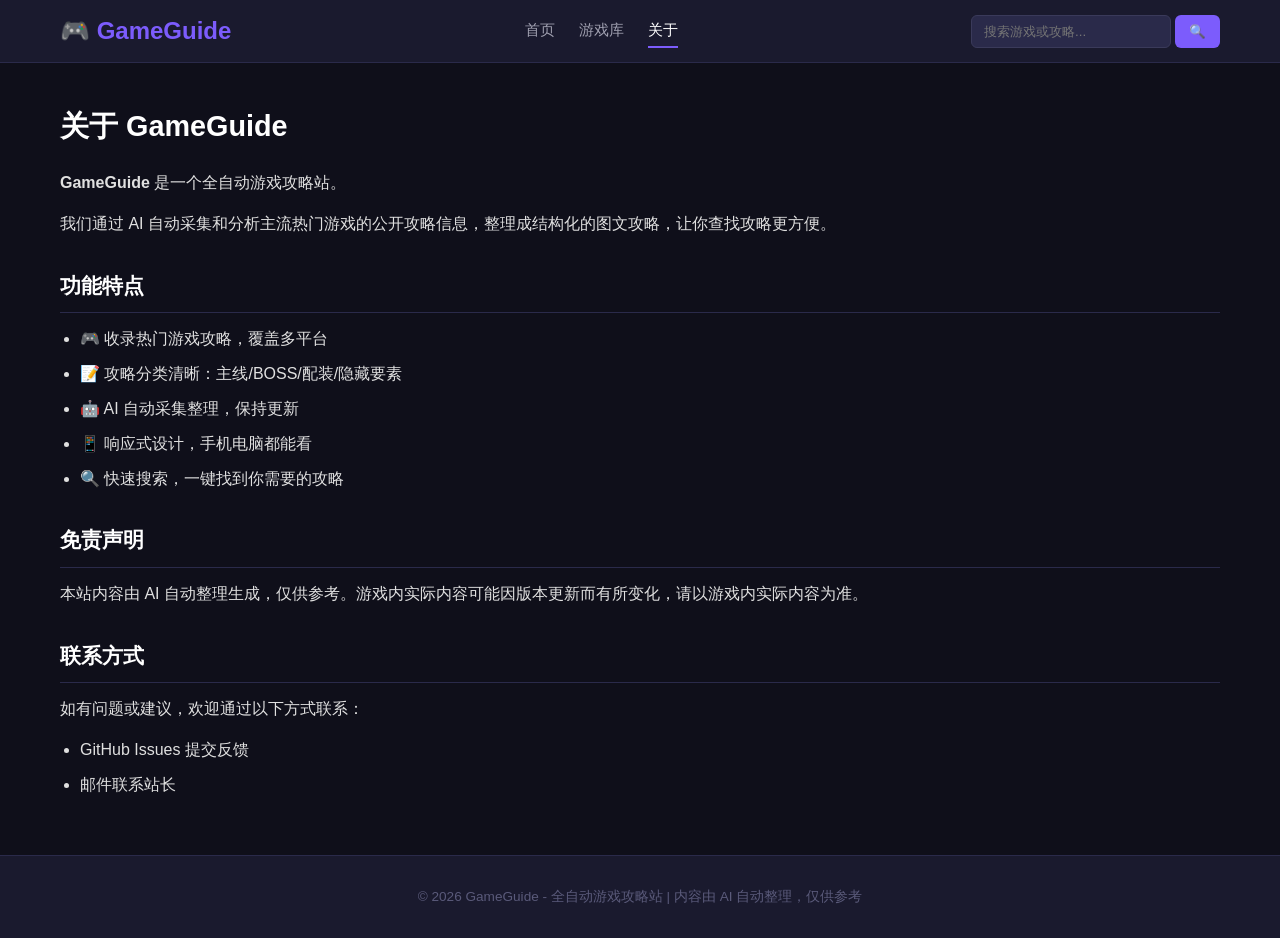
==== about.html @ f9857c29 "🎮 初始化 GameGuide 全自动攻略站 Demo" ====
<!DOCTYPE html>
<html lang="zh-CN">
<head>
  <meta charset="UTF-8">
  <meta name="viewport" content="width=device-width, initial-scale=1.0">
  <title>关于 - GameGuide</title>
  <link rel="stylesheet" href="css/style.css">
</head>
<body>
  <header class="header">
    <div class="container">
      <a href="/" class="logo">🎮 GameGuide</a>
      <nav class="nav">
        <a href="index.html">首页</a>
        <a href="games.html">游戏库</a>
        <a href="about.html" class="active">关于</a>
      </nav>
      <div class="search-box">
        <input type="text" id="searchInput" placeholder="搜索游戏或攻略..." onkeydown="if(event.key==='Enter') searchGame()">
        <button onclick="searchGame()">🔍</button>
      </div>
    </div>
  </header>

  <div class="guide-detail">
    <div class="container">
      <h1 style="color:#fff;font-size:1.8rem;margin-bottom:20px;">关于 GameGuide</h1>
      <div class="content">
        <p><strong>GameGuide</strong> 是一个全自动游戏攻略站。</p>
        <p>我们通过 AI 自动采集和分析主流热门游戏的公开攻略信息，整理成结构化的图文攻略，让你查找攻略更方便。</p>
        
        <h2>功能特点</h2>
        <ul>
          <li>🎮 收录热门游戏攻略，覆盖多平台</li>
          <li>📝 攻略分类清晰：主线/BOSS/配装/隐藏要素</li>
          <li>🤖 AI 自动采集整理，保持更新</li>
          <li>📱 响应式设计，手机电脑都能看</li>
          <li>🔍 快速搜索，一键找到你需要的攻略</li>
        </ul>

        <h2>免责声明</h2>
        <p>本站内容由 AI 自动整理生成，仅供参考。游戏内实际内容可能因版本更新而有所变化，请以游戏内实际内容为准。</p>
        
        <h2>联系方式</h2>
        <p>如有问题或建议，欢迎通过以下方式联系：</p>
        <ul>
          <li>GitHub Issues 提交反馈</li>
          <li>邮件联系站长</li>
        </ul>
      </div>
    </div>
  </div>

  <footer class="footer">
    <div class="container">
      <p>© 2026 GameGuide - 全自动游戏攻略站 | 内容由 AI 自动整理，仅供参考</p>
    </div>
  </footer>

  <script src="js/data.js"></script>
  <script src="js/app.js"></script>
</body>
</html>
---- css/style.css ----
/* ===== 基础重置 ===== */
* { margin: 0; padding: 0; box-sizing: border-box; }
body { font-family: -apple-system, BlinkMacSystemFont, 'Segoe UI', Roboto, sans-serif; background: #0f0f1a; color: #e0e0e0; line-height: 1.6; }
a { color: #7c5cfc; text-decoration: none; }
a:hover { color: #9b7fff; }
.container { max-width: 1200px; margin: 0 auto; padding: 0 20px; }
img { max-width: 100%; height: auto; }

/* ===== 头部导航 ===== */
.header { background: #1a1a2e; border-bottom: 1px solid #2a2a4a; position: sticky; top: 0; z-index: 100; }
.header .container { display: flex; align-items: center; justify-content: space-between; padding: 12px 20px; }
.logo { font-size: 1.5rem; font-weight: 700; color: #7c5cfc !important; }
.nav { display: flex; gap: 24px; }
.nav a { color: #a0a0b0; font-size: 0.95rem; padding: 4px 0; border-bottom: 2px solid transparent; transition: 0.2s; }
.nav a:hover, .nav a.active { color: #fff; border-bottom-color: #7c5cfc; }
.search-box { display: flex; gap: 4px; }
.search-box input { background: #2a2a4a; border: 1px solid #3a3a5a; border-radius: 6px; padding: 8px 12px; color: #fff; width: 200px; outline: none; }
.search-box input:focus { border-color: #7c5cfc; }
.search-box button { background: #7c5cfc; border: none; border-radius: 6px; padding: 8px 14px; color: #fff; cursor: pointer; }

/* ===== Hero ===== */
.hero { background: linear-gradient(135deg, #1a1a2e 0%, #2a1a4e 50%, #1a2a3e 100%); padding: 60px 0; text-align: center; }
.hero h1 { font-size: 2.2rem; margin-bottom: 12px; background: linear-gradient(135deg, #7c5cfc, #00d4ff); -webkit-background-clip: text; -webkit-text-fill-color: transparent; }
.hero p { color: #8a8aaa; font-size: 1.1rem; }

/* ===== Section ===== */
.section { padding: 40px 0; }
.bg-alt { background: #14142a; }
.section-header { display: flex; justify-content: space-between; align-items: center; margin-bottom: 24px; }
.section-header h2 { font-size: 1.4rem; color: #fff; }
.more { color: #7c5cfc; font-size: 0.9rem; }

/* ===== 游戏卡片网格 ===== */
.game-grid { display: grid; grid-template-columns: repeat(auto-fill, minmax(260px, 1fr)); gap: 20px; }
.game-card { background: #1e1e36; border-radius: 12px; overflow: hidden; transition: transform 0.2s, box-shadow 0.2s; cursor: pointer; border: 1px solid #2a2a4a; }
.game-card:hover { transform: translateY(-4px); box-shadow: 0 8px 30px rgba(124, 92, 252, 0.15); }
.game-card .card-img { height: 140px; background-size: cover; background-position: center; position: relative; }
.game-card .card-badge { position: absolute; top: 10px; right: 10px; background: rgba(0,0,0,0.7); padding: 4px 10px; border-radius: 4px; font-size: 0.75rem; color: #00d4ff; }
.game-card .card-body { padding: 16px; }
.game-card .card-body h3 { font-size: 1.05rem; margin-bottom: 6px; color: #fff; }
.game-card .card-body .meta { font-size: 0.82rem; color: #7a7a9a; margin-bottom: 8px; }
.game-card .card-body .tags { display: flex; gap: 6px; flex-wrap: wrap; }
.game-card .card-body .tags span { background: #2a2a4a; padding: 2px 8px; border-radius: 4px; font-size: 0.75rem; color: #a0a0c0; }

/* ===== 攻略列表 ===== */
.guide-list { display: flex; flex-direction: column; gap: 12px; }
.guide-item { display: flex; gap: 16px; background: #1e1e36; border-radius: 10px; padding: 16px; border: 1px solid #2a2a4a; transition: 0.2s; cursor: pointer; }
.guide-item:hover { border-color: #7c5cfc; }
.guide-item .guide-icon { width: 48px; height: 48px; border-radius: 8px; display: flex; align-items: center; justify-content: center; font-size: 1.4rem; flex-shrink: 0; }
.guide-item .guide-info { flex: 1; }
.guide-item .guide-info h3 { font-size: 1rem; color: #fff; margin-bottom: 4px; }
.guide-item .guide-info p { font-size: 0.85rem; color: #7a7a9a; }
.guide-item .guide-info .guide-meta { display: flex; gap: 12px; margin-top: 6px; font-size: 0.78rem; color: #5a5a7a; }

/* ===== 即将发售 ===== */
.upcoming-grid { display: grid; grid-template-columns: repeat(auto-fill, minmax(220px, 1fr)); gap: 16px; }
.upcoming-card { background: #1e1e36; border-radius: 10px; padding: 20px; text-align: center; border: 1px solid #2a2a4a; }
.upcoming-card .date { display: inline-block; background: #7c5cfc20; color: #7c5cfc; padding: 4px 12px; border-radius: 20px; font-size: 0.82rem; margin-bottom: 10px; }
.upcoming-card h3 { font-size: 1rem; color: #fff; margin-bottom: 4px; }
.upcoming-card p { font-size: 0.85rem; color: #7a7a9a; }

/* ===== 详情页 ===== */
.guide-detail { padding: 40px 0; }
.guide-detail .back { display: inline-block; margin-bottom: 20px; color: #7a7a9a; }
.guide-detail .back:hover { color: #7c5cfc; }
.guide-detail h1 { font-size: 2rem; color: #fff; margin-bottom: 16px; }
.guide-detail .detail-meta { display: flex; gap: 16px; margin-bottom: 24px; color: #7a7a9a; font-size: 0.9rem; }
.guide-detail .content { font-size: 1rem; line-height: 1.8; }
.guide-detail .content h2 { font-size: 1.3rem; color: #fff; margin: 28px 0 12px; padding-bottom: 8px; border-bottom: 1px solid #2a2a4a; }
.guide-detail .content h3 { font-size: 1.1rem; color: #d0d0f0; margin: 20px 0 10px; }
.guide-detail .content p { margin-bottom: 12px; }
.guide-detail .content ul, .guide-detail .content ol { margin: 8px 0 16px 20px; }
.guide-detail .content li { margin-bottom: 6px; }
.guide-detail .content .tip { background: #1e2a3e; border-left: 3px solid #00d4ff; padding: 12px 16px; border-radius: 0 8px 8px 0; margin: 16px 0; }
.guide-detail .content .tip strong { color: #00d4ff; }
.guide-detail .content .warning { background: #2e1a1a; border-left: 3px solid #ff4444; padding: 12px 16px; border-radius: 0 8px 8px 0; margin: 16px 0; }
.guide-detail .content .warning strong { color: #ff4444; }

/* ===== 游戏详情页 ===== */
.game-detail { padding: 40px 0; }
.game-detail .game-header { display: flex; gap: 30px; margin-bottom: 30px; }
.game-detail .game-header .info { flex: 1; }
.game-detail .game-header .info h1 { font-size: 2rem; color: #fff; margin-bottom: 8px; }
.game-detail .game-header .info .game-meta { color: #7a7a9a; font-size: 0.9rem; margin-bottom: 12px; }
.game-detail .game-header .info .game-tags { display: flex; gap: 8px; flex-wrap: wrap; margin-bottom: 16px; }
.game-detail .game-header .info .game-tags span { background: #2a2a4a; padding: 4px 12px; border-radius: 6px; font-size: 0.82rem; color: #a0a0c0; }
.game-detail .game-header .cover { width: 280px; height: 160px; border-radius: 12px; background-size: cover; background-position: center; flex-shrink: 0; }
.game-detail .guide-list { margin-top: 20px; }

/* ===== 游戏库页 ===== */
.games-page { padding: 40px 0; }
.games-page .page-header { margin-bottom: 30px; }
.games-page .page-header h1 { font-size: 1.8rem; color: #fff; margin-bottom: 8px; }

/* ===== Footer ===== */
.footer { background: #1a1a2e; border-top: 1px solid #2a2a4a; padding: 30px 0; text-align: center; color: #5a5a7a; font-size: 0.85rem; }

/* ===== 响应式 ===== */
@media (max-width: 768px) {
  .header .container { flex-wrap: wrap; gap: 12px; }
  .search-box input { width: 140px; }
  .nav { order: 3; width: 100%; justify-content: center; }
  .hero h1 { font-size: 1.5rem; }
  .game-grid { grid-template-columns: repeat(auto-fill, minmax(200px, 1fr)); }
  .game-detail .game-header { flex-direction: column; }
  .game-detail .game-header .cover { width: 100%; height: 200px; }
}
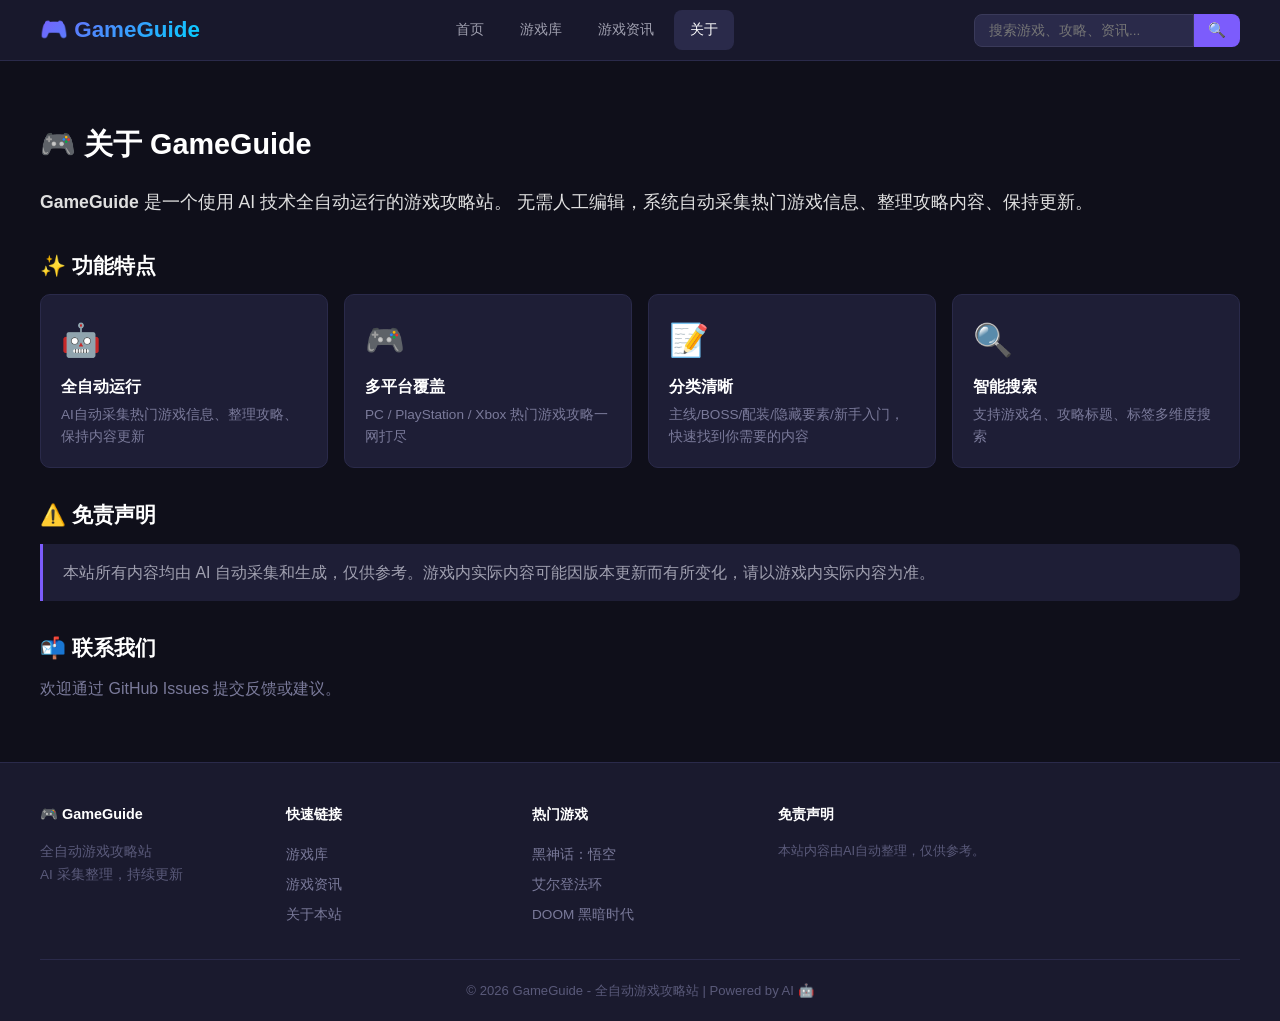
==== commit 8b0c2bf7: "大升级：新增Banner轮播、游戏资讯、平台筛选、底部导航、移动端菜单、多种攻略模板、目录功能、优化UI" ====
--- a/about.html
+++ b/about.html
@@ -13,47 +13,70 @@
       <nav class="nav">
         <a href="index.html">首页</a>
         <a href="games.html">游戏库</a>
+        <a href="news.html">游戏资讯</a>
         <a href="about.html" class="active">关于</a>
       </nav>
       <div class="search-box">
-        <input type="text" id="searchInput" placeholder="搜索游戏或攻略..." onkeydown="if(event.key==='Enter') searchGame()">
+        <input type="text" id="searchInput" placeholder="搜索游戏、攻略、资讯..." onkeydown="if(event.key==='Enter') searchGame()">
         <button onclick="searchGame()">🔍</button>
       </div>
+      <button class="menu-toggle" onclick="toggleMenu()">☰</button>
     </div>
   </header>
 
-  <div class="guide-detail">
+  <div class="about-page">
     <div class="container">
-      <h1 style="color:#fff;font-size:1.8rem;margin-bottom:20px;">关于 GameGuide</h1>
+      <h1>🎮 关于 GameGuide</h1>
       <div class="content">
-        <p><strong>GameGuide</strong> 是一个全自动游戏攻略站。</p>
-        <p>我们通过 AI 自动采集和分析主流热门游戏的公开攻略信息，整理成结构化的图文攻略，让你查找攻略更方便。</p>
+        <p style="font-size:1.1rem;line-height:1.8;margin-bottom:30px;">
+          <strong>GameGuide</strong> 是一个使用 AI 技术全自动运行的游戏攻略站。
+          无需人工编辑，系统自动采集热门游戏信息、整理攻略内容、保持更新。
+        </p>
         
-        <h2>功能特点</h2>
-        <ul>
-          <li>🎮 收录热门游戏攻略，覆盖多平台</li>
-          <li>📝 攻略分类清晰：主线/BOSS/配装/隐藏要素</li>
-          <li>🤖 AI 自动采集整理，保持更新</li>
-          <li>📱 响应式设计，手机电脑都能看</li>
-          <li>🔍 快速搜索，一键找到你需要的攻略</li>
-        </ul>
-
-        <h2>免责声明</h2>
-        <p>本站内容由 AI 自动整理生成，仅供参考。游戏内实际内容可能因版本更新而有所变化，请以游戏内实际内容为准。</p>
+        <h2 style="color:#fff;margin:24px 0 12px;font-size:1.3rem;">✨ 功能特点</h2>
+        <div style="display:grid;grid-template-columns:repeat(auto-fill,minmax(250px,1fr));gap:16px;margin-bottom:30px;">
+          <div style="background:#1e1e36;border-radius:10px;padding:20px;border:1px solid #2a2a4a;">
+            <div style="font-size:2rem;margin-bottom:8px;">🤖</div>
+            <h3 style="color:#fff;font-size:1rem;margin-bottom:4px;">全自动运行</h3>
+            <p style="color:#7a7a9a;font-size:0.85rem;">AI自动采集热门游戏信息、整理攻略、保持内容更新</p>
+          </div>
+          <div style="background:#1e1e36;border-radius:10px;padding:20px;border:1px solid #2a2a4a;">
+            <div style="font-size:2rem;margin-bottom:8px;">🎮</div>
+            <h3 style="color:#fff;font-size:1rem;margin-bottom:4px;">多平台覆盖</h3>
+            <p style="color:#7a7a9a;font-size:0.85rem;">PC / PlayStation / Xbox 热门游戏攻略一网打尽</p>
+          </div>
+          <div style="background:#1e1e36;border-radius:10px;padding:20px;border:1px solid #2a2a4a;">
+            <div style="font-size:2rem;margin-bottom:8px;">📝</div>
+            <h3 style="color:#fff;font-size:1rem;margin-bottom:4px;">分类清晰</h3>
+            <p style="color:#7a7a9a;font-size:0.85rem;">主线/BOSS/配装/隐藏要素/新手入门，快速找到你需要的内容</p>
+          </div>
+          <div style="background:#1e1e36;border-radius:10px;padding:20px;border:1px solid #2a2a4a;">
+            <div style="font-size:2rem;margin-bottom:8px;">🔍</div>
+            <h3 style="color:#fff;font-size:1rem;margin-bottom:4px;">智能搜索</h3>
+            <p style="color:#7a7a9a;font-size:0.85rem;">支持游戏名、攻略标题、标签多维度搜索</p>
+          </div>
+        </div>
         
-        <h2>联系方式</h2>
-        <p>如有问题或建议，欢迎通过以下方式联系：</p>
-        <ul>
-          <li>GitHub Issues 提交反馈</li>
-          <li>邮件联系站长</li>
-        </ul>
+        <h2 style="color:#fff;margin:24px 0 12px;font-size:1.3rem;">⚠️ 免责声明</h2>
+        <div style="background:#1e1e36;border-left:3px solid #7c5cfc;padding:16px 20px;border-radius:0 10px 10px 0;margin-bottom:30px;">
+          <p style="color:#a0a0b0;">本站所有内容均由 AI 自动采集和生成，仅供参考。游戏内实际内容可能因版本更新而有所变化，请以游戏内实际内容为准。</p>
+        </div>
+        
+        <h2 style="color:#fff;margin:24px 0 12px;font-size:1.3rem;">📬 联系我们</h2>
+        <p style="color:#7a7a9a;">欢迎通过 GitHub Issues 提交反馈或建议。</p>
       </div>
     </div>
   </div>
 
   <footer class="footer">
     <div class="container">
-      <p>© 2026 GameGuide - 全自动游戏攻略站 | 内容由 AI 自动整理，仅供参考</p>
+      <div class="footer-grid">
+        <div class="footer-col"><h4>🎮 GameGuide</h4><p>全自动游戏攻略站<br>AI 采集整理，持续更新</p></div>
+        <div class="footer-col"><h4>快速链接</h4><a href="games.html">游戏库</a><a href="news.html">游戏资讯</a><a href="about.html">关于本站</a></div>
+        <div class="footer-col"><h4>热门游戏</h4><a href="game.html?id=wukong">黑神话：悟空</a><a href="game.html?id=elden-ring">艾尔登法环</a><a href="game.html?id=doom-tda">DOOM 黑暗时代</a></div>
+        <div class="footer-col"><h4>免责声明</h4><p style="font-size:0.8rem;color:#5a5a7a;">本站内容由AI自动整理，仅供参考。</p></div>
+      </div>
+      <div class="footer-bottom"><p>© 2026 GameGuide - 全自动游戏攻略站 | Powered by AI 🤖</p></div>
     </div>
   </footer>
 
--- a/css/style.css
+++ b/css/style.css
@@ -1,107 +1,189 @@
 /* ===== 基础重置 ===== */
 * { margin: 0; padding: 0; box-sizing: border-box; }
-body { font-family: -apple-system, BlinkMacSystemFont, 'Segoe UI', Roboto, sans-serif; background: #0f0f1a; color: #e0e0e0; line-height: 1.6; }
-a { color: #7c5cfc; text-decoration: none; }
+body { font-family: -apple-system, BlinkMacSystemFont, 'Segoe UI', Roboto, 'PingFang SC', 'Microsoft YaHei', sans-serif; background: #0f0f1a; color: #e0e0e0; line-height: 1.6; }
+a { color: #7c5cfc; text-decoration: none; transition: 0.2s; }
 a:hover { color: #9b7fff; }
-.container { max-width: 1200px; margin: 0 auto; padding: 0 20px; }
+.container { max-width: 1240px; margin: 0 auto; padding: 0 20px; }
 img { max-width: 100%; height: auto; }
+::selection { background: #7c5cfc40; color: #fff; }
 
 /* ===== 头部导航 ===== */
-.header { background: #1a1a2e; border-bottom: 1px solid #2a2a4a; position: sticky; top: 0; z-index: 100; }
-.header .container { display: flex; align-items: center; justify-content: space-between; padding: 12px 20px; }
-.logo { font-size: 1.5rem; font-weight: 700; color: #7c5cfc !important; }
-.nav { display: flex; gap: 24px; }
-.nav a { color: #a0a0b0; font-size: 0.95rem; padding: 4px 0; border-bottom: 2px solid transparent; transition: 0.2s; }
-.nav a:hover, .nav a.active { color: #fff; border-bottom-color: #7c5cfc; }
-.search-box { display: flex; gap: 4px; }
-.search-box input { background: #2a2a4a; border: 1px solid #3a3a5a; border-radius: 6px; padding: 8px 12px; color: #fff; width: 200px; outline: none; }
+.header { background: rgba(26, 26, 46, 0.95); backdrop-filter: blur(10px); border-bottom: 1px solid #2a2a4a; position: sticky; top: 0; z-index: 100; }
+.header .container { display: flex; align-items: center; justify-content: space-between; padding: 0 20px; height: 60px; }
+.logo { font-size: 1.4rem; font-weight: 800; background: linear-gradient(135deg, #7c5cfc, #00d4ff); -webkit-background-clip: text; -webkit-text-fill-color: transparent; }
+.nav { display: flex; gap: 4px; }
+.nav a { color: #a0a0b0; font-size: 0.9rem; padding: 8px 16px; border-radius: 8px; transition: 0.2s; }
+.nav a:hover, .nav a.active { background: #2a2a4a; color: #fff; }
+.search-box { display: flex; gap: 0; }
+.search-box input { background: #2a2a4a; border: 1px solid #3a3a5a; border-radius: 8px 0 0 8px; padding: 8px 14px; color: #fff; width: 220px; outline: none; font-size: 0.85rem; }
 .search-box input:focus { border-color: #7c5cfc; }
-.search-box button { background: #7c5cfc; border: none; border-radius: 6px; padding: 8px 14px; color: #fff; cursor: pointer; }
+.search-box button { background: #7c5cfc; border: none; border-radius: 0 8px 8px 0; padding: 8px 14px; color: #fff; cursor: pointer; font-size: 0.9rem; }
+.menu-toggle { display: none; background: none; border: none; color: #fff; font-size: 1.4rem; cursor: pointer; }
 
-/* ===== Hero ===== */
-.hero { background: linear-gradient(135deg, #1a1a2e 0%, #2a1a4e 50%, #1a2a3e 100%); padding: 60px 0; text-align: center; }
-.hero h1 { font-size: 2.2rem; margin-bottom: 12px; background: linear-gradient(135deg, #7c5cfc, #00d4ff); -webkit-background-clip: text; -webkit-text-fill-color: transparent; }
-.hero p { color: #8a8aaa; font-size: 1.1rem; }
+/* ===== HERO 大图 ===== */
+.hero-banner { position: relative; min-height: 400px; display: flex; align-items: center; background-size: cover; background-position: center; }
+.hero-banner::before { content: ''; position: absolute; inset: 0; background: linear-gradient(90deg, rgba(15,15,26,0.95) 0%, rgba(15,15,26,0.6) 50%, rgba(15,15,26,0.3) 100%); }
+.hero-content { position: relative; z-index: 1; max-width: 600px; padding: 60px 0; }
+.hero-tag { display: inline-block; background: #7c5cfc; padding: 4px 14px; border-radius: 20px; font-size: 0.8rem; font-weight: 600; margin-bottom: 16px; }
+.hero-content h1 { font-size: 2.8rem; font-weight: 800; color: #fff; margin-bottom: 12px; line-height: 1.2; }
+.hero-content p { font-size: 1.1rem; color: #b0b0c0; margin-bottom: 24px; }
+.hero-btn { display: inline-block; background: #7c5cfc; color: #fff !important; padding: 12px 28px; border-radius: 10px; font-weight: 600; font-size: 1rem; transition: 0.2s; }
+.hero-btn:hover { background: #6a4ae0; transform: translateY(-2px); box-shadow: 0 8px 24px rgba(124,92,252,0.3); }
+
+/* ===== 快捷入口 ===== */
+.quick-links { margin-top: -30px; position: relative; z-index: 2; }
+.quick-grid { display: grid; grid-template-columns: repeat(5, 1fr); gap: 12px; }
+.quick-item { background: #1e1e36; border: 1px solid #2a2a4a; border-radius: 12px; padding: 20px; text-align: center; transition: 0.2s; cursor: pointer; color: #a0a0b0 !important; }
+.quick-item:hover { border-color: #7c5cfc; transform: translateY(-2px); background: #22224a; }
+.qi-icon { display: block; font-size: 1.6rem; margin-bottom: 6px; }
+.qi-label { display: block; font-size: 0.85rem; font-weight: 500; }
+.qi-count { display: inline-block; margin-top: 6px; background: #2a2a4a; padding: 2px 10px; border-radius: 10px; font-size: 0.75rem; color: #7c5cfc; }
 
 /* ===== Section ===== */
 .section { padding: 40px 0; }
 .bg-alt { background: #14142a; }
-.section-header { display: flex; justify-content: space-between; align-items: center; margin-bottom: 24px; }
-.section-header h2 { font-size: 1.4rem; color: #fff; }
-.more { color: #7c5cfc; font-size: 0.9rem; }
+.section-header { display: flex; justify-content: space-between; align-items: center; margin-bottom: 24px; flex-wrap: wrap; gap: 12px; }
+.section-header h2 { font-size: 1.3rem; font-weight: 700; color: #fff; }
+.more { color: #7c5cfc; font-size: 0.85rem; font-weight: 500; }
 
-/* ===== 游戏卡片网格 ===== */
-.game-grid { display: grid; grid-template-columns: repeat(auto-fill, minmax(260px, 1fr)); gap: 20px; }
-.game-card { background: #1e1e36; border-radius: 12px; overflow: hidden; transition: transform 0.2s, box-shadow 0.2s; cursor: pointer; border: 1px solid #2a2a4a; }
-.game-card:hover { transform: translateY(-4px); box-shadow: 0 8px 30px rgba(124, 92, 252, 0.15); }
-.game-card .card-img { height: 140px; background-size: cover; background-position: center; position: relative; }
-.game-card .card-badge { position: absolute; top: 10px; right: 10px; background: rgba(0,0,0,0.7); padding: 4px 10px; border-radius: 4px; font-size: 0.75rem; color: #00d4ff; }
+/* ===== 平台Tab ===== */
+.tab-bar { display: flex; gap: 4px; background: #1a1a2e; border-radius: 8px; padding: 3px; }
+.tab { padding: 6px 16px; border-radius: 6px; font-size: 0.82rem; color: #7a7a9a; cursor: pointer; transition: 0.2s; }
+.tab.active, .tab:hover { background: #7c5cfc; color: #fff; }
+
+/* ===== 游戏卡片 ===== */
+.game-grid { display: grid; grid-template-columns: repeat(auto-fill, minmax(280px, 1fr)); gap: 20px; }
+.game-card { background: #1e1e36; border-radius: 14px; overflow: hidden; transition: 0.25s; cursor: pointer; border: 1px solid #2a2a4a; }
+.game-card:hover { transform: translateY(-5px); box-shadow: 0 12px 40px rgba(124,92,252,0.12); border-color: #7c5cfc40; }
+.game-card .card-img { height: 160px; background-size: cover; background-position: center; position: relative; display: flex; align-items: flex-end; padding: 12px; }
+.game-card .card-img::after { content: ''; position: absolute; inset: 0; background: linear-gradient(0deg, rgba(0,0,0,0.7) 0%, transparent 60%); }
+.game-card .card-badge { position: absolute; top: 12px; right: 12px; background: rgba(0,0,0,0.75); backdrop-filter: blur(4px); padding: 4px 12px; border-radius: 6px; font-size: 0.75rem; color: #00d4ff; z-index: 1; font-weight: 600; }
+.game-card .card-title { position: relative; z-index: 1; font-size: 1rem; font-weight: 700; color: #fff; }
 .game-card .card-body { padding: 16px; }
-.game-card .card-body h3 { font-size: 1.05rem; margin-bottom: 6px; color: #fff; }
-.game-card .card-body .meta { font-size: 0.82rem; color: #7a7a9a; margin-bottom: 8px; }
+.game-card .card-body .meta { font-size: 0.8rem; color: #7a7a9a; margin-bottom: 10px; }
 .game-card .card-body .tags { display: flex; gap: 6px; flex-wrap: wrap; }
-.game-card .card-body .tags span { background: #2a2a4a; padding: 2px 8px; border-radius: 4px; font-size: 0.75rem; color: #a0a0c0; }
+.game-card .card-body .tags span { background: #2a2a4a; padding: 2px 10px; border-radius: 4px; font-size: 0.72rem; color: #a0a0c0; }
 
 /* ===== 攻略列表 ===== */
-.guide-list { display: flex; flex-direction: column; gap: 12px; }
-.guide-item { display: flex; gap: 16px; background: #1e1e36; border-radius: 10px; padding: 16px; border: 1px solid #2a2a4a; transition: 0.2s; cursor: pointer; }
-.guide-item:hover { border-color: #7c5cfc; }
-.guide-item .guide-icon { width: 48px; height: 48px; border-radius: 8px; display: flex; align-items: center; justify-content: center; font-size: 1.4rem; flex-shrink: 0; }
-.guide-item .guide-info { flex: 1; }
-.guide-item .guide-info h3 { font-size: 1rem; color: #fff; margin-bottom: 4px; }
-.guide-item .guide-info p { font-size: 0.85rem; color: #7a7a9a; }
-.guide-item .guide-info .guide-meta { display: flex; gap: 12px; margin-top: 6px; font-size: 0.78rem; color: #5a5a7a; }
+.guide-list { display: flex; flex-direction: column; gap: 10px; }
+.guide-item { display: flex; gap: 16px; background: #1e1e36; border-radius: 12px; padding: 16px; border: 1px solid #2a2a4a; transition: 0.2s; cursor: pointer; }
+.guide-item:hover { border-color: #7c5cfc; background: #22224a; }
+.guide-item .guide-icon { width: 48px; height: 48px; border-radius: 10px; display: flex; align-items: center; justify-content: center; font-size: 1.3rem; flex-shrink: 0; background: #2a2a4a; }
+.guide-item .guide-info { flex: 1; min-width: 0; }
+.guide-item .guide-info h3 { font-size: 0.95rem; color: #fff; margin-bottom: 4px; white-space: nowrap; overflow: hidden; text-overflow: ellipsis; }
+.guide-item .guide-info p { font-size: 0.82rem; color: #7a7a9a; display: -webkit-box; -webkit-line-clamp: 2; -webkit-box-orient: vertical; overflow: hidden; }
+.guide-item .guide-info .guide-meta { display: flex; gap: 12px; margin-top: 6px; font-size: 0.75rem; color: #5a5a7a; flex-wrap: wrap; }
+
+/* ===== 资讯轮播 ===== */
+.news-carousel { display: grid; grid-template-columns: repeat(auto-fill, minmax(300px, 1fr)); gap: 14px; }
+.news-card { background: #1e1e36; border: 1px solid #2a2a4a; border-radius: 12px; padding: 18px; transition: 0.2s; cursor: pointer; }
+.news-card:hover { border-color: #7c5cfc40; }
+.news-card .news-tag { display: inline-block; background: #2a2a4a; padding: 2px 10px; border-radius: 4px; font-size: 0.72rem; color: #7c5cfc; margin-bottom: 8px; }
+.news-card h3 { font-size: 0.95rem; color: #fff; margin-bottom: 6px; line-height: 1.4; }
+.news-card p { font-size: 0.82rem; color: #7a7a9a; display: -webkit-box; -webkit-line-clamp: 2; -webkit-box-orient: vertical; overflow: hidden; }
+.news-card .news-meta { font-size: 0.75rem; color: #5a5a7a; margin-top: 8px; }
 
 /* ===== 即将发售 ===== */
-.upcoming-grid { display: grid; grid-template-columns: repeat(auto-fill, minmax(220px, 1fr)); gap: 16px; }
-.upcoming-card { background: #1e1e36; border-radius: 10px; padding: 20px; text-align: center; border: 1px solid #2a2a4a; }
-.upcoming-card .date { display: inline-block; background: #7c5cfc20; color: #7c5cfc; padding: 4px 12px; border-radius: 20px; font-size: 0.82rem; margin-bottom: 10px; }
+.upcoming-grid { display: grid; grid-template-columns: repeat(auto-fill, minmax(200px, 1fr)); gap: 14px; }
+.upcoming-card { background: #1e1e36; border: 1px solid #2a2a4a; border-radius: 12px; padding: 24px 20px; text-align: center; transition: 0.2s; }
+.upcoming-card:hover { border-color: #7c5cfc40; transform: translateY(-2px); }
+.upcoming-card .date { display: inline-block; background: #7c5cfc15; color: #7c5cfc; padding: 4px 14px; border-radius: 20px; font-size: 0.8rem; font-weight: 600; margin-bottom: 12px; }
 .upcoming-card h3 { font-size: 1rem; color: #fff; margin-bottom: 4px; }
-.upcoming-card p { font-size: 0.85rem; color: #7a7a9a; }
+.upcoming-card p { font-size: 0.82rem; color: #7a7a9a; }
+.upcoming-card .plat { display: flex; gap: 6px; justify-content: center; margin-top: 10px; }
+.upcoming-card .plat span { background: #2a2a4a; padding: 2px 8px; border-radius: 4px; font-size: 0.7rem; color: #7a7a9a; }
 
 /* ===== 详情页 ===== */
 .guide-detail { padding: 40px 0; }
-.guide-detail .back { display: inline-block; margin-bottom: 20px; color: #7a7a9a; }
+.guide-detail .back { display: inline-flex; align-items: center; gap: 4px; margin-bottom: 20px; color: #7a7a9a; font-size: 0.9rem; }
 .guide-detail .back:hover { color: #7c5cfc; }
-.guide-detail h1 { font-size: 2rem; color: #fff; margin-bottom: 16px; }
-.guide-detail .detail-meta { display: flex; gap: 16px; margin-bottom: 24px; color: #7a7a9a; font-size: 0.9rem; }
-.guide-detail .content { font-size: 1rem; line-height: 1.8; }
-.guide-detail .content h2 { font-size: 1.3rem; color: #fff; margin: 28px 0 12px; padding-bottom: 8px; border-bottom: 1px solid #2a2a4a; }
-.guide-detail .content h3 { font-size: 1.1rem; color: #d0d0f0; margin: 20px 0 10px; }
-.guide-detail .content p { margin-bottom: 12px; }
-.guide-detail .content ul, .guide-detail .content ol { margin: 8px 0 16px 20px; }
-.guide-detail .content li { margin-bottom: 6px; }
-.guide-detail .content .tip { background: #1e2a3e; border-left: 3px solid #00d4ff; padding: 12px 16px; border-radius: 0 8px 8px 0; margin: 16px 0; }
-.guide-detail .content .tip strong { color: #00d4ff; }
-.guide-detail .content .warning { background: #2e1a1a; border-left: 3px solid #ff4444; padding: 12px 16px; border-radius: 0 8px 8px 0; margin: 16px 0; }
-.guide-detail .content .warning strong { color: #ff4444; }
+.guide-detail h1 { font-size: 2rem; font-weight: 800; color: #fff; margin-bottom: 16px; line-height: 1.3; }
+.guide-detail .detail-meta { display: flex; gap: 16px; margin-bottom: 24px; color: #7a7a9a; font-size: 0.85rem; flex-wrap: wrap; }
+.guide-detail .detail-meta span { display: flex; align-items: center; gap: 4px; }
+.guide-detail .content { font-size: 1rem; line-height: 1.85; color: #d0d0e0; }
+.guide-detail .content h2 { font-size: 1.35rem; font-weight: 700; color: #fff; margin: 32px 0 14px; padding-bottom: 10px; border-bottom: 1px solid #2a2a4a; }
+.guide-detail .content h3 { font-size: 1.1rem; font-weight: 600; color: #d0d0f0; margin: 24px 0 10px; }
+.guide-detail .content p { margin-bottom: 14px; }
+.guide-detail .content ul, .guide-detail .content ol { margin: 8px 0 18px 22px; }
+.guide-detail .content li { margin-bottom: 8px; }
+.guide-detail .content li strong { color: #e0e0ff; }
+.guide-detail .content .tip-block { background: #1a2a3e; border-left: 3px solid #00d4ff; padding: 14px 18px; border-radius: 0 10px 10px 0; margin: 18px 0; }
+.guide-detail .content .tip-block strong { color: #00d4ff; }
+.guide-detail .content .warn-block { background: #2e1a1a; border-left: 3px solid #ff5555; padding: 14px 18px; border-radius: 0 10px 10px 0; margin: 18px 0; }
+.guide-detail .content .warn-block strong { color: #ff5555; }
+.guide-detail .content table { width: 100%; border-collapse: collapse; margin: 16px 0; font-size: 0.9rem; }
+.guide-detail .content th { background: #2a2a4a; padding: 10px 14px; text-align: left; color: #a0a0c0; border: 1px solid #3a3a5a; }
+.guide-detail .content td { padding: 10px 14px; border: 1px solid #2a2a4a; }
+.guide-detail .content tr:nth-child(even) td { background: #1a1a30; }
+.guide-detail .toc { background: #1a1a2e; border: 1px solid #2a2a4a; border-radius: 10px; padding: 20px; margin-bottom: 24px; }
+.guide-detail .toc h3 { font-size: 1rem; color: #fff; margin-bottom: 12px; }
+.guide-detail .toc a { display: block; padding: 6px 0; color: #7a7a9a; font-size: 0.9rem; }
+.guide-detail .toc a:hover { color: #7c5cfc; }
+.guide-detail .toc a::before { content: '▸ '; color: #7c5cfc; }
 
-/* ===== 游戏详情页 ===== */
+/* ===== 游戏详情 ===== */
 .game-detail { padding: 40px 0; }
 .game-detail .game-header { display: flex; gap: 30px; margin-bottom: 30px; }
 .game-detail .game-header .info { flex: 1; }
 .game-detail .game-header .info h1 { font-size: 2rem; color: #fff; margin-bottom: 8px; }
-.game-detail .game-header .info .game-meta { color: #7a7a9a; font-size: 0.9rem; margin-bottom: 12px; }
+.game-detail .game-header .info .game-meta { color: #7a7a9a; font-size: 0.85rem; margin-bottom: 12px; }
 .game-detail .game-header .info .game-tags { display: flex; gap: 8px; flex-wrap: wrap; margin-bottom: 16px; }
-.game-detail .game-header .info .game-tags span { background: #2a2a4a; padding: 4px 12px; border-radius: 6px; font-size: 0.82rem; color: #a0a0c0; }
-.game-detail .game-header .cover { width: 280px; height: 160px; border-radius: 12px; background-size: cover; background-position: center; flex-shrink: 0; }
-.game-detail .guide-list { margin-top: 20px; }
+.game-detail .game-header .info .game-tags span { background: #2a2a4a; padding: 4px 12px; border-radius: 6px; font-size: 0.8rem; color: #a0a0c0; }
+.game-detail .game-header .cover { width: 300px; height: 170px; border-radius: 14px; background-size: cover; background-position: center; flex-shrink: 0; position: relative; overflow: hidden; }
+.game-detail .game-header .cover::after { content: ''; position: absolute; inset: 0; background: linear-gradient(0deg, rgba(0,0,0,0.4) 0%, transparent 60%); }
 
 /* ===== 游戏库页 ===== */
 .games-page { padding: 40px 0; }
 .games-page .page-header { margin-bottom: 30px; }
-.games-page .page-header h1 { font-size: 1.8rem; color: #fff; margin-bottom: 8px; }
+.games-page .page-header h1 { font-size: 1.8rem; font-weight: 800; color: #fff; margin-bottom: 8px; }
+.games-page .filter-bar { display: flex; gap: 8px; flex-wrap: wrap; margin-bottom: 24px; }
+.games-page .filter-bar .filter-btn { background: #1e1e36; border: 1px solid #2a2a4a; padding: 8px 18px; border-radius: 8px; color: #a0a0b0; font-size: 0.85rem; cursor: pointer; transition: 0.2s; }
+.games-page .filter-bar .filter-btn:hover, .games-page .filter-bar .filter-btn.active { background: #2a2a4a; border-color: #7c5cfc; color: #fff; }
+
+/* ===== 资讯页 ===== */
+.news-page { padding: 40px 0; }
+
+/* ===== 关于页 ===== */
+.about-page { padding: 60px 0; }
+.about-page h1 { font-size: 1.8rem; color: #fff; margin-bottom: 20px; }
 
 /* ===== Footer ===== */
-.footer { background: #1a1a2e; border-top: 1px solid #2a2a4a; padding: 30px 0; text-align: center; color: #5a5a7a; font-size: 0.85rem; }
+.footer { background: #1a1a2e; border-top: 1px solid #2a2a4a; padding: 40px 0 0; }
+.footer-grid { display: grid; grid-template-columns: repeat(auto-fill, minmax(200px, 1fr)); gap: 30px; margin-bottom: 30px; }
+.footer-col h4 { color: #fff; font-size: 0.9rem; margin-bottom: 14px; }
+.footer-col p { color: #5a5a7a; font-size: 0.85rem; line-height: 1.7; }
+.footer-col a { display: block; color: #7a7a9a; font-size: 0.85rem; padding: 4px 0; }
+.footer-col a:hover { color: #7c5cfc; }
+.footer-bottom { border-top: 1px solid #2a2a4a; padding: 20px 0; text-align: center; color: #5a5a7a; font-size: 0.82rem; }
 
 /* ===== 响应式 ===== */
 @media (max-width: 768px) {
-  .header .container { flex-wrap: wrap; gap: 12px; }
+  .header .container { height: auto; padding: 12px 16px; flex-wrap: wrap; }
+  .nav { display: none; width: 100%; flex-direction: column; padding: 12px 0; gap: 0; }
+  .nav.open { display: flex; }
+  .nav a { padding: 10px 0; }
+  .menu-toggle { display: block; }
+  .search-box { margin-left: auto; }
   .search-box input { width: 140px; }
-  .nav { order: 3; width: 100%; justify-content: center; }
-  .hero h1 { font-size: 1.5rem; }
-  .game-grid { grid-template-columns: repeat(auto-fill, minmax(200px, 1fr)); }
+  
+  .hero-banner { min-height: 300px; }
+  .hero-content h1 { font-size: 1.6rem; }
+  .hero-content p { font-size: 0.95rem; }
+  
+  .quick-grid { grid-template-columns: repeat(3, 1fr); }
+  .quick-item { padding: 14px 10px; }
+  .qi-icon { font-size: 1.3rem; }
+  
+  .game-grid { grid-template-columns: 1fr; }
+  .news-carousel { grid-template-columns: 1fr; }
+  .upcoming-grid { grid-template-columns: repeat(2, 1fr); }
   .game-detail .game-header { flex-direction: column; }
   .game-detail .game-header .cover { width: 100%; height: 200px; }
+  .guide-detail h1 { font-size: 1.4rem; }
 }
+
+@media (max-width: 480px) {
+  .quick-grid { grid-template-columns: repeat(2, 1fr); }
+  .upcoming-grid { grid-template-columns: 1fr; }
+  .search-box input { width: 100px; }
+}
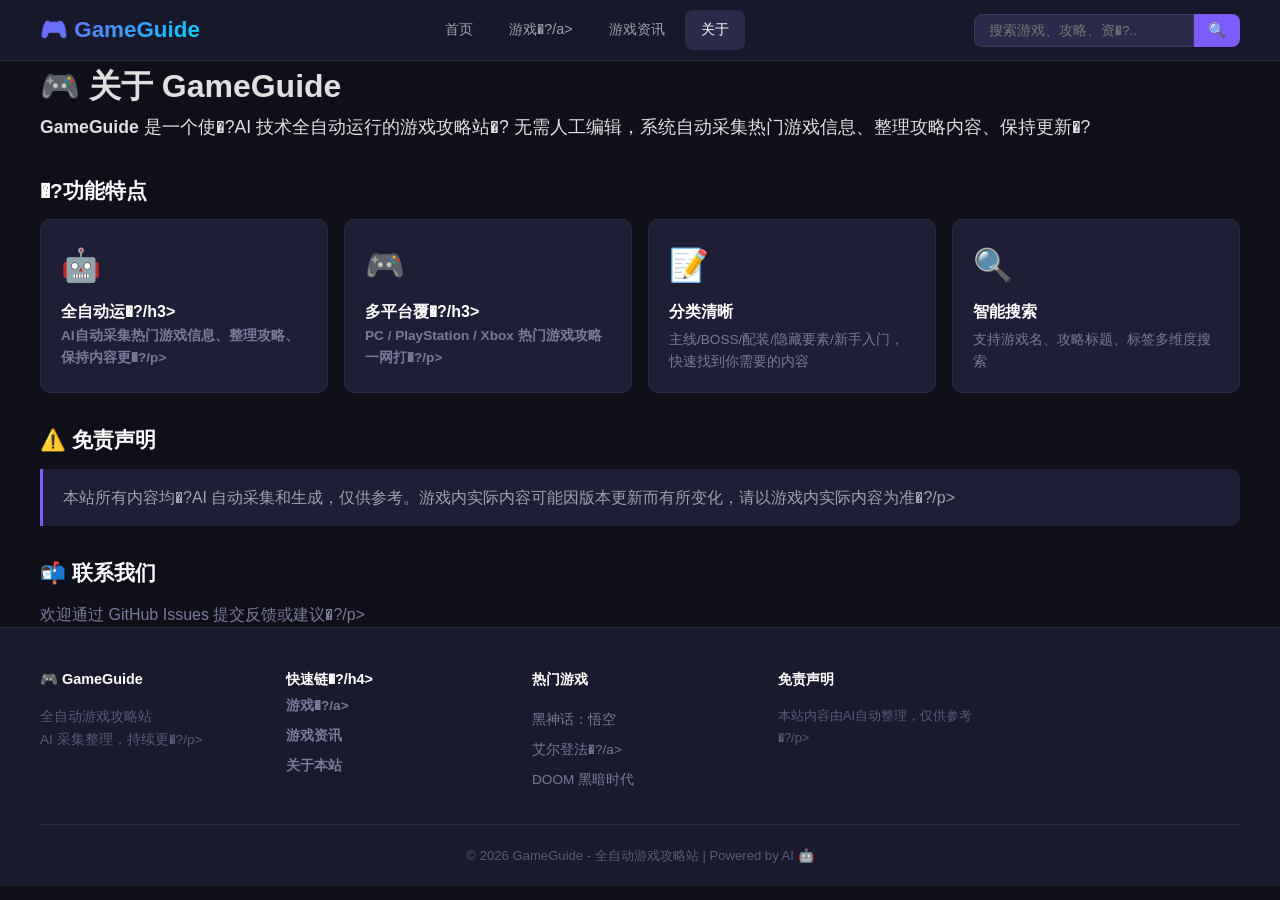
==== commit f86df7f5: "新增SVG Logo和Favicon，统一品牌形象" ====
--- a/about.html
+++ b/about.html
@@ -1,6 +1,7 @@
 <!DOCTYPE html>
 <html lang="zh-CN">
 <head>
+  <link rel="icon" href="favicon.svg" type="image/svg+xml">
   <meta charset="UTF-8">
   <meta name="viewport" content="width=device-width, initial-scale=1.0">
   <title>关于 - GameGuide</title>
@@ -12,15 +13,15 @@
       <a href="/" class="logo">🎮 GameGuide</a>
       <nav class="nav">
         <a href="index.html">首页</a>
-        <a href="games.html">游戏库</a>
+        <a href="games.html">游戏�?/a>
         <a href="news.html">游戏资讯</a>
         <a href="about.html" class="active">关于</a>
       </nav>
       <div class="search-box">
-        <input type="text" id="searchInput" placeholder="搜索游戏、攻略、资讯..." onkeydown="if(event.key==='Enter') searchGame()">
+        <input type="text" id="searchInput" placeholder="搜索游戏、攻略、资�?.." onkeydown="if(event.key==='Enter') searchGame()">
         <button onclick="searchGame()">🔍</button>
       </div>
-      <button class="menu-toggle" onclick="toggleMenu()">☰</button>
+      <button class="menu-toggle" onclick="toggleMenu()">�?/button>
     </div>
   </header>
 
@@ -29,21 +30,19 @@
       <h1>🎮 关于 GameGuide</h1>
       <div class="content">
         <p style="font-size:1.1rem;line-height:1.8;margin-bottom:30px;">
-          <strong>GameGuide</strong> 是一个使用 AI 技术全自动运行的游戏攻略站。
-          无需人工编辑，系统自动采集热门游戏信息、整理攻略内容、保持更新。
-        </p>
+          <strong>GameGuide</strong> 是一个使�?AI 技术全自动运行的游戏攻略站�?          无需人工编辑，系统自动采集热门游戏信息、整理攻略内容、保持更新�?        </p>
         
-        <h2 style="color:#fff;margin:24px 0 12px;font-size:1.3rem;">✨ 功能特点</h2>
+        <h2 style="color:#fff;margin:24px 0 12px;font-size:1.3rem;">�?功能特点</h2>
         <div style="display:grid;grid-template-columns:repeat(auto-fill,minmax(250px,1fr));gap:16px;margin-bottom:30px;">
           <div style="background:#1e1e36;border-radius:10px;padding:20px;border:1px solid #2a2a4a;">
             <div style="font-size:2rem;margin-bottom:8px;">🤖</div>
-            <h3 style="color:#fff;font-size:1rem;margin-bottom:4px;">全自动运行</h3>
-            <p style="color:#7a7a9a;font-size:0.85rem;">AI自动采集热门游戏信息、整理攻略、保持内容更新</p>
+            <h3 style="color:#fff;font-size:1rem;margin-bottom:4px;">全自动运�?/h3>
+            <p style="color:#7a7a9a;font-size:0.85rem;">AI自动采集热门游戏信息、整理攻略、保持内容更�?/p>
           </div>
           <div style="background:#1e1e36;border-radius:10px;padding:20px;border:1px solid #2a2a4a;">
             <div style="font-size:2rem;margin-bottom:8px;">🎮</div>
-            <h3 style="color:#fff;font-size:1rem;margin-bottom:4px;">多平台覆盖</h3>
-            <p style="color:#7a7a9a;font-size:0.85rem;">PC / PlayStation / Xbox 热门游戏攻略一网打尽</p>
+            <h3 style="color:#fff;font-size:1rem;margin-bottom:4px;">多平台覆�?/h3>
+            <p style="color:#7a7a9a;font-size:0.85rem;">PC / PlayStation / Xbox 热门游戏攻略一网打�?/p>
           </div>
           <div style="background:#1e1e36;border-radius:10px;padding:20px;border:1px solid #2a2a4a;">
             <div style="font-size:2rem;margin-bottom:8px;">📝</div>
@@ -59,11 +58,11 @@
         
         <h2 style="color:#fff;margin:24px 0 12px;font-size:1.3rem;">⚠️ 免责声明</h2>
         <div style="background:#1e1e36;border-left:3px solid #7c5cfc;padding:16px 20px;border-radius:0 10px 10px 0;margin-bottom:30px;">
-          <p style="color:#a0a0b0;">本站所有内容均由 AI 自动采集和生成，仅供参考。游戏内实际内容可能因版本更新而有所变化，请以游戏内实际内容为准。</p>
+          <p style="color:#a0a0b0;">本站所有内容均�?AI 自动采集和生成，仅供参考。游戏内实际内容可能因版本更新而有所变化，请以游戏内实际内容为准�?/p>
         </div>
         
         <h2 style="color:#fff;margin:24px 0 12px;font-size:1.3rem;">📬 联系我们</h2>
-        <p style="color:#7a7a9a;">欢迎通过 GitHub Issues 提交反馈或建议。</p>
+        <p style="color:#7a7a9a;">欢迎通过 GitHub Issues 提交反馈或建议�?/p>
       </div>
     </div>
   </div>
@@ -71,10 +70,10 @@
   <footer class="footer">
     <div class="container">
       <div class="footer-grid">
-        <div class="footer-col"><h4>🎮 GameGuide</h4><p>全自动游戏攻略站<br>AI 采集整理，持续更新</p></div>
-        <div class="footer-col"><h4>快速链接</h4><a href="games.html">游戏库</a><a href="news.html">游戏资讯</a><a href="about.html">关于本站</a></div>
-        <div class="footer-col"><h4>热门游戏</h4><a href="game.html?id=wukong">黑神话：悟空</a><a href="game.html?id=elden-ring">艾尔登法环</a><a href="game.html?id=doom-tda">DOOM 黑暗时代</a></div>
-        <div class="footer-col"><h4>免责声明</h4><p style="font-size:0.8rem;color:#5a5a7a;">本站内容由AI自动整理，仅供参考。</p></div>
+        <div class="footer-col"><h4>🎮 GameGuide</h4><p>全自动游戏攻略站<br>AI 采集整理，持续更�?/p></div>
+        <div class="footer-col"><h4>快速链�?/h4><a href="games.html">游戏�?/a><a href="news.html">游戏资讯</a><a href="about.html">关于本站</a></div>
+        <div class="footer-col"><h4>热门游戏</h4><a href="game.html?id=wukong">黑神话：悟空</a><a href="game.html?id=elden-ring">艾尔登法�?/a><a href="game.html?id=doom-tda">DOOM 黑暗时代</a></div>
+        <div class="footer-col"><h4>免责声明</h4><p style="font-size:0.8rem;color:#5a5a7a;">本站内容由AI自动整理，仅供参考�?/p></div>
       </div>
       <div class="footer-bottom"><p>© 2026 GameGuide - 全自动游戏攻略站 | Powered by AI 🤖</p></div>
     </div>
--- a/css/style.css
+++ b/css/style.css
@@ -7,21 +7,33 @@
 img { max-width: 100%; height: auto; }
 ::selection { background: #7c5cfc40; color: #fff; }
 
+/* ===== 页面加载动画 ===== */
+.page-loading { opacity: 0; animation: fadeIn 0.4s ease forwards; }
+@keyframes fadeIn { from { opacity: 0; transform: translateY(10px); } to { opacity: 1; transform: translateY(0); } }
+.skeleton { background: linear-gradient(90deg, #1e1e36 25%, #2a2a4a 50%, #1e1e36 75%); background-size: 200% 100%; animation: shimmer 1.5s infinite; border-radius: 8px; }
+@keyframes shimmer { 0% { background-position: 200% 0; } 100% { background-position: -200% 0; } }
+
 /* ===== 头部导航 ===== */
 .header { background: rgba(26, 26, 46, 0.95); backdrop-filter: blur(10px); border-bottom: 1px solid #2a2a4a; position: sticky; top: 0; z-index: 100; }
 .header .container { display: flex; align-items: center; justify-content: space-between; padding: 0 20px; height: 60px; }
-.logo { font-size: 1.4rem; font-weight: 800; background: linear-gradient(135deg, #7c5cfc, #00d4ff); -webkit-background-clip: text; -webkit-text-fill-color: transparent; }
+.logo { font-size: 1.4rem; font-weight: 800; background: linear-gradient(135deg, #7c5cfc, #00d4ff); -webkit-background-clip: text; -webkit-text-fill-color: transparent; white-space: nowrap; }
 .nav { display: flex; gap: 4px; }
 .nav a { color: #a0a0b0; font-size: 0.9rem; padding: 8px 16px; border-radius: 8px; transition: 0.2s; }
 .nav a:hover, .nav a.active { background: #2a2a4a; color: #fff; }
 .search-box { display: flex; gap: 0; }
-.search-box input { background: #2a2a4a; border: 1px solid #3a3a5a; border-radius: 8px 0 0 8px; padding: 8px 14px; color: #fff; width: 220px; outline: none; font-size: 0.85rem; }
-.search-box input:focus { border-color: #7c5cfc; }
+.search-box input { background: #2a2a4a; border: 1px solid #3a3a5a; border-radius: 8px 0 0 8px; padding: 8px 14px; color: #fff; width: 220px; outline: none; font-size: 0.85rem; transition: 0.2s; }
+.search-box input:focus { border-color: #7c5cfc; width: 260px; }
 .search-box button { background: #7c5cfc; border: none; border-radius: 0 8px 8px 0; padding: 8px 14px; color: #fff; cursor: pointer; font-size: 0.9rem; }
 .menu-toggle { display: none; background: none; border: none; color: #fff; font-size: 1.4rem; cursor: pointer; }
 
+/* ===== 面包屑导航 ===== */
+.breadcrumb { display: flex; align-items: center; gap: 8px; font-size: 0.82rem; color: #5a5a7a; margin-bottom: 16px; flex-wrap: wrap; }
+.breadcrumb a { color: #7c5cfc; }
+.breadcrumb a:hover { color: #9b7fff; }
+.breadcrumb .sep { color: #3a3a5a; }
+
 /* ===== HERO 大图 ===== */
-.hero-banner { position: relative; min-height: 400px; display: flex; align-items: center; background-size: cover; background-position: center; }
+.hero-banner { position: relative; min-height: 400px; display: flex; align-items: center; background-size: cover; background-position: center; transition: background-image 0.8s ease; }
 .hero-banner::before { content: ''; position: absolute; inset: 0; background: linear-gradient(90deg, rgba(15,15,26,0.95) 0%, rgba(15,15,26,0.6) 50%, rgba(15,15,26,0.3) 100%); }
 .hero-content { position: relative; z-index: 1; max-width: 600px; padding: 60px 0; }
 .hero-tag { display: inline-block; background: #7c5cfc; padding: 4px 14px; border-radius: 20px; font-size: 0.8rem; font-weight: 600; margin-bottom: 16px; }
@@ -29,6 +41,9 @@
 .hero-content p { font-size: 1.1rem; color: #b0b0c0; margin-bottom: 24px; }
 .hero-btn { display: inline-block; background: #7c5cfc; color: #fff !important; padding: 12px 28px; border-radius: 10px; font-weight: 600; font-size: 1rem; transition: 0.2s; }
 .hero-btn:hover { background: #6a4ae0; transform: translateY(-2px); box-shadow: 0 8px 24px rgba(124,92,252,0.3); }
+.hero-dots { position: absolute; bottom: 20px; left: 50%; transform: translateX(-50%); display: flex; gap: 8px; z-index: 2; }
+.hero-dot { width: 10px; height: 10px; border-radius: 50%; background: rgba(255,255,255,0.3); cursor: pointer; transition: 0.2s; }
+.hero-dot.active { background: #7c5cfc; width: 28px; border-radius: 5px; }
 
 /* ===== 快捷入口 ===== */
 .quick-links { margin-top: -30px; position: relative; z-index: 2; }
@@ -37,14 +52,15 @@
 .quick-item:hover { border-color: #7c5cfc; transform: translateY(-2px); background: #22224a; }
 .qi-icon { display: block; font-size: 1.6rem; margin-bottom: 6px; }
 .qi-label { display: block; font-size: 0.85rem; font-weight: 500; }
-.qi-count { display: inline-block; margin-top: 6px; background: #2a2a4a; padding: 2px 10px; border-radius: 10px; font-size: 0.75rem; color: #7c5cfc; }
+.qi-count { display: inline-block; margin-top: 6px; background: #2a2a4a; padding: 2px 10px; border-radius: 10px; font-size: 0.75rem; color: #7c5cfc; font-weight: 600; }
 
 /* ===== Section ===== */
 .section { padding: 40px 0; }
 .bg-alt { background: #14142a; }
 .section-header { display: flex; justify-content: space-between; align-items: center; margin-bottom: 24px; flex-wrap: wrap; gap: 12px; }
 .section-header h2 { font-size: 1.3rem; font-weight: 700; color: #fff; }
-.more { color: #7c5cfc; font-size: 0.85rem; font-weight: 500; }
+.more { color: #7c5cfc; font-size: 0.85rem; font-weight: 500; cursor: pointer; }
+.more:hover { color: #9b7fff; }
 
 /* ===== 平台Tab ===== */
 .tab-bar { display: flex; gap: 4px; background: #1a1a2e; border-radius: 8px; padding: 3px; }
@@ -53,9 +69,14 @@
 
 /* ===== 游戏卡片 ===== */
 .game-grid { display: grid; grid-template-columns: repeat(auto-fill, minmax(280px, 1fr)); gap: 20px; }
-.game-card { background: #1e1e36; border-radius: 14px; overflow: hidden; transition: 0.25s; cursor: pointer; border: 1px solid #2a2a4a; }
+.game-card { background: #1e1e36; border-radius: 14px; overflow: hidden; transition: 0.25s; cursor: pointer; border: 1px solid #2a2a4a; animation: fadeIn 0.4s ease forwards; }
+.game-card:nth-child(2) { animation-delay: 0.05s; }
+.game-card:nth-child(3) { animation-delay: 0.1s; }
+.game-card:nth-child(4) { animation-delay: 0.15s; }
+.game-card:nth-child(5) { animation-delay: 0.2s; }
+.game-card:nth-child(6) { animation-delay: 0.25s; }
 .game-card:hover { transform: translateY(-5px); box-shadow: 0 12px 40px rgba(124,92,252,0.12); border-color: #7c5cfc40; }
-.game-card .card-img { height: 160px; background-size: cover; background-position: center; position: relative; display: flex; align-items: flex-end; padding: 12px; }
+.game-card .card-img { height: 160px; background-size: cover; background-position: center; position: relative; display: flex; align-items: flex-end; padding: 14px; }
 .game-card .card-img::after { content: ''; position: absolute; inset: 0; background: linear-gradient(0deg, rgba(0,0,0,0.7) 0%, transparent 60%); }
 .game-card .card-badge { position: absolute; top: 12px; right: 12px; background: rgba(0,0,0,0.75); backdrop-filter: blur(4px); padding: 4px 12px; border-radius: 6px; font-size: 0.75rem; color: #00d4ff; z-index: 1; font-weight: 600; }
 .game-card .card-title { position: relative; z-index: 1; font-size: 1rem; font-weight: 700; color: #fff; }
@@ -66,17 +87,24 @@
 
 /* ===== 攻略列表 ===== */
 .guide-list { display: flex; flex-direction: column; gap: 10px; }
-.guide-item { display: flex; gap: 16px; background: #1e1e36; border-radius: 12px; padding: 16px; border: 1px solid #2a2a4a; transition: 0.2s; cursor: pointer; }
+.guide-item { display: flex; gap: 16px; background: #1e1e36; border-radius: 12px; padding: 16px; border: 1px solid #2a2a4a; transition: 0.2s; cursor: pointer; animation: fadeIn 0.4s ease forwards; }
+.guide-item:nth-child(2) { animation-delay: 0.05s; }
+.guide-item:nth-child(3) { animation-delay: 0.1s; }
+.guide-item:nth-child(4) { animation-delay: 0.15s; }
+.guide-item:nth-child(5) { animation-delay: 0.2s; }
+.guide-item:nth-child(6) { animation-delay: 0.25s; }
+.guide-item:nth-child(7) { animation-delay: 0.3s; }
+.guide-item:nth-child(8) { animation-delay: 0.35s; }
 .guide-item:hover { border-color: #7c5cfc; background: #22224a; }
-.guide-item .guide-icon { width: 48px; height: 48px; border-radius: 10px; display: flex; align-items: center; justify-content: center; font-size: 1.3rem; flex-shrink: 0; background: #2a2a4a; }
+.guide-item .guide-icon { width: 50px; height: 50px; border-radius: 10px; display: flex; align-items: center; justify-content: center; font-size: 1.4rem; flex-shrink: 0; background: #2a2a4a; }
 .guide-item .guide-info { flex: 1; min-width: 0; }
 .guide-item .guide-info h3 { font-size: 0.95rem; color: #fff; margin-bottom: 4px; white-space: nowrap; overflow: hidden; text-overflow: ellipsis; }
 .guide-item .guide-info p { font-size: 0.82rem; color: #7a7a9a; display: -webkit-box; -webkit-line-clamp: 2; -webkit-box-orient: vertical; overflow: hidden; }
 .guide-item .guide-info .guide-meta { display: flex; gap: 12px; margin-top: 6px; font-size: 0.75rem; color: #5a5a7a; flex-wrap: wrap; }
 
-/* ===== 资讯轮播 ===== */
+/* ===== 资讯卡片 ===== */
 .news-carousel { display: grid; grid-template-columns: repeat(auto-fill, minmax(300px, 1fr)); gap: 14px; }
-.news-card { background: #1e1e36; border: 1px solid #2a2a4a; border-radius: 12px; padding: 18px; transition: 0.2s; cursor: pointer; }
+.news-card { background: #1e1e36; border: 1px solid #2a2a4a; border-radius: 12px; padding: 18px; transition: 0.2s; cursor: pointer; animation: fadeIn 0.4s ease forwards; }
 .news-card:hover { border-color: #7c5cfc40; }
 .news-card .news-tag { display: inline-block; background: #2a2a4a; padding: 2px 10px; border-radius: 4px; font-size: 0.72rem; color: #7c5cfc; margin-bottom: 8px; }
 .news-card h3 { font-size: 0.95rem; color: #fff; margin-bottom: 6px; line-height: 1.4; }
@@ -90,13 +118,16 @@
 .upcoming-card .date { display: inline-block; background: #7c5cfc15; color: #7c5cfc; padding: 4px 14px; border-radius: 20px; font-size: 0.8rem; font-weight: 600; margin-bottom: 12px; }
 .upcoming-card h3 { font-size: 1rem; color: #fff; margin-bottom: 4px; }
 .upcoming-card p { font-size: 0.82rem; color: #7a7a9a; }
-.upcoming-card .plat { display: flex; gap: 6px; justify-content: center; margin-top: 10px; }
+.upcoming-card .plat { display: flex; gap: 6px; justify-content: center; margin-top: 10px; flex-wrap: wrap; }
 .upcoming-card .plat span { background: #2a2a4a; padding: 2px 8px; border-radius: 4px; font-size: 0.7rem; color: #7a7a9a; }
+
+/* ===== 分页按钮 ===== */
+.load-more-wrap { text-align: center; margin-top: 24px; }
+.load-more-btn { background: #2a2a4a; border: 1px solid #3a3a5a; color: #a0a0b0; padding: 10px 32px; border-radius: 8px; font-size: 0.9rem; cursor: pointer; transition: 0.2s; }
+.load-more-btn:hover { background: #3a3a5a; border-color: #7c5cfc; color: #fff; }
 
 /* ===== 详情页 ===== */
 .guide-detail { padding: 40px 0; }
-.guide-detail .back { display: inline-flex; align-items: center; gap: 4px; margin-bottom: 20px; color: #7a7a9a; font-size: 0.9rem; }
-.guide-detail .back:hover { color: #7c5cfc; }
 .guide-detail h1 { font-size: 2rem; font-weight: 800; color: #fff; margin-bottom: 16px; line-height: 1.3; }
 .guide-detail .detail-meta { display: flex; gap: 16px; margin-bottom: 24px; color: #7a7a9a; font-size: 0.85rem; flex-wrap: wrap; }
 .guide-detail .detail-meta span { display: flex; align-items: center; gap: 4px; }
@@ -112,7 +143,7 @@
 .guide-detail .content .warn-block { background: #2e1a1a; border-left: 3px solid #ff5555; padding: 14px 18px; border-radius: 0 10px 10px 0; margin: 18px 0; }
 .guide-detail .content .warn-block strong { color: #ff5555; }
 .guide-detail .content table { width: 100%; border-collapse: collapse; margin: 16px 0; font-size: 0.9rem; }
-.guide-detail .content th { background: #2a2a4a; padding: 10px 14px; text-align: left; color: #a0a0c0; border: 1px solid #3a3a5a; }
+.guide-detail .content th { background: #2a2a4a; padding: 10px 14px; text-align: left; color: #a0a0c0; border: 1px solid #3a3a5a; font-weight: 600; }
 .guide-detail .content td { padding: 10px 14px; border: 1px solid #2a2a4a; }
 .guide-detail .content tr:nth-child(even) td { background: #1a1a30; }
 .guide-detail .toc { background: #1a1a2e; border: 1px solid #2a2a4a; border-radius: 10px; padding: 20px; margin-bottom: 24px; }
@@ -120,10 +151,14 @@
 .guide-detail .toc a { display: block; padding: 6px 0; color: #7a7a9a; font-size: 0.9rem; }
 .guide-detail .toc a:hover { color: #7c5cfc; }
 .guide-detail .toc a::before { content: '▸ '; color: #7c5cfc; }
+.guide-detail .content .stat-grid { display: grid; grid-template-columns: repeat(auto-fill, minmax(160px, 1fr)); gap: 12px; margin: 16px 0; }
+.guide-detail .content .stat-box { background: #1e1e36; border: 1px solid #2a2a4a; border-radius: 10px; padding: 14px; text-align: center; }
+.guide-detail .content .stat-box .num { font-size: 1.3rem; font-weight: 700; color: #7c5cfc; }
+.guide-detail .content .stat-box .label { font-size: 0.78rem; color: #7a7a9a; margin-top: 2px; }
 
 /* ===== 游戏详情 ===== */
 .game-detail { padding: 40px 0; }
-.game-detail .game-header { display: flex; gap: 30px; margin-bottom: 30px; }
+.game-detail .game-header { display: flex; gap: 30px; margin-bottom: 24px; }
 .game-detail .game-header .info { flex: 1; }
 .game-detail .game-header .info h1 { font-size: 2rem; color: #fff; margin-bottom: 8px; }
 .game-detail .game-header .info .game-meta { color: #7a7a9a; font-size: 0.85rem; margin-bottom: 12px; }
@@ -131,21 +166,26 @@
 .game-detail .game-header .info .game-tags span { background: #2a2a4a; padding: 4px 12px; border-radius: 6px; font-size: 0.8rem; color: #a0a0c0; }
 .game-detail .game-header .cover { width: 300px; height: 170px; border-radius: 14px; background-size: cover; background-position: center; flex-shrink: 0; position: relative; overflow: hidden; }
 .game-detail .game-header .cover::after { content: ''; position: absolute; inset: 0; background: linear-gradient(0deg, rgba(0,0,0,0.4) 0%, transparent 60%); }
+.guide-count-badge { display: inline-flex; align-items: center; gap: 4px; background: #7c5cfc15; border: 1px solid #7c5cfc30; padding: 6px 14px; border-radius: 8px; color: #7c5cfc; font-size: 0.85rem; }
 
 /* ===== 游戏库页 ===== */
 .games-page { padding: 40px 0; }
-.games-page .page-header { margin-bottom: 30px; }
+.games-page .page-header { margin-bottom: 24px; }
 .games-page .page-header h1 { font-size: 1.8rem; font-weight: 800; color: #fff; margin-bottom: 8px; }
 .games-page .filter-bar { display: flex; gap: 8px; flex-wrap: wrap; margin-bottom: 24px; }
 .games-page .filter-bar .filter-btn { background: #1e1e36; border: 1px solid #2a2a4a; padding: 8px 18px; border-radius: 8px; color: #a0a0b0; font-size: 0.85rem; cursor: pointer; transition: 0.2s; }
 .games-page .filter-bar .filter-btn:hover, .games-page .filter-bar .filter-btn.active { background: #2a2a4a; border-color: #7c5cfc; color: #fff; }
 
-/* ===== 资讯页 ===== */
-.news-page { padding: 40px 0; }
-
-/* ===== 关于页 ===== */
-.about-page { padding: 60px 0; }
-.about-page h1 { font-size: 1.8rem; color: #fff; margin-bottom: 20px; }
+/* ===== 搜索空结果 ===== */
+.empty-state { text-align: center; padding: 80px 20px; }
+.empty-state .icon { font-size: 3rem; margin-bottom: 16px; }
+.empty-state h3 { color: #fff; font-size: 1.2rem; margin-bottom: 8px; }
+.empty-state p { color: #7a7a9a; font-size: 0.9rem; }
+
+/* ===== 回到顶部 ===== */
+.back-to-top { position: fixed; bottom: 30px; right: 30px; width: 44px; height: 44px; border-radius: 50%; background: #7c5cfc; border: none; color: #fff; font-size: 1.2rem; cursor: pointer; box-shadow: 0 4px 16px rgba(124,92,252,0.3); opacity: 0; transform: translateY(20px); transition: 0.3s; z-index: 99; }
+.back-to-top.show { opacity: 1; transform: translateY(0); }
+.back-to-top:hover { background: #6a4ae0; transform: translateY(-2px); }
 
 /* ===== Footer ===== */
 .footer { background: #1a1a2e; border-top: 1px solid #2a2a4a; padding: 40px 0 0; }
@@ -164,9 +204,10 @@
   .nav a { padding: 10px 0; }
   .menu-toggle { display: block; }
   .search-box { margin-left: auto; }
-  .search-box input { width: 140px; }
+  .search-box input { width: 120px; }
+  .search-box input:focus { width: 160px; }
   
-  .hero-banner { min-height: 300px; }
+  .hero-banner { min-height: 280px; }
   .hero-content h1 { font-size: 1.6rem; }
   .hero-content p { font-size: 0.95rem; }
   
@@ -180,10 +221,14 @@
   .game-detail .game-header { flex-direction: column; }
   .game-detail .game-header .cover { width: 100%; height: 200px; }
   .guide-detail h1 { font-size: 1.4rem; }
+  .back-to-top { bottom: 16px; right: 16px; width: 38px; height: 38px; font-size: 1rem; }
 }
 
 @media (max-width: 480px) {
   .quick-grid { grid-template-columns: repeat(2, 1fr); }
   .upcoming-grid { grid-template-columns: 1fr; }
   .search-box input { width: 100px; }
+  .search-box input:focus { width: 130px; }
+  .hero-banner { min-height: 240px; }
+  .hero-content h1 { font-size: 1.3rem; }
 }
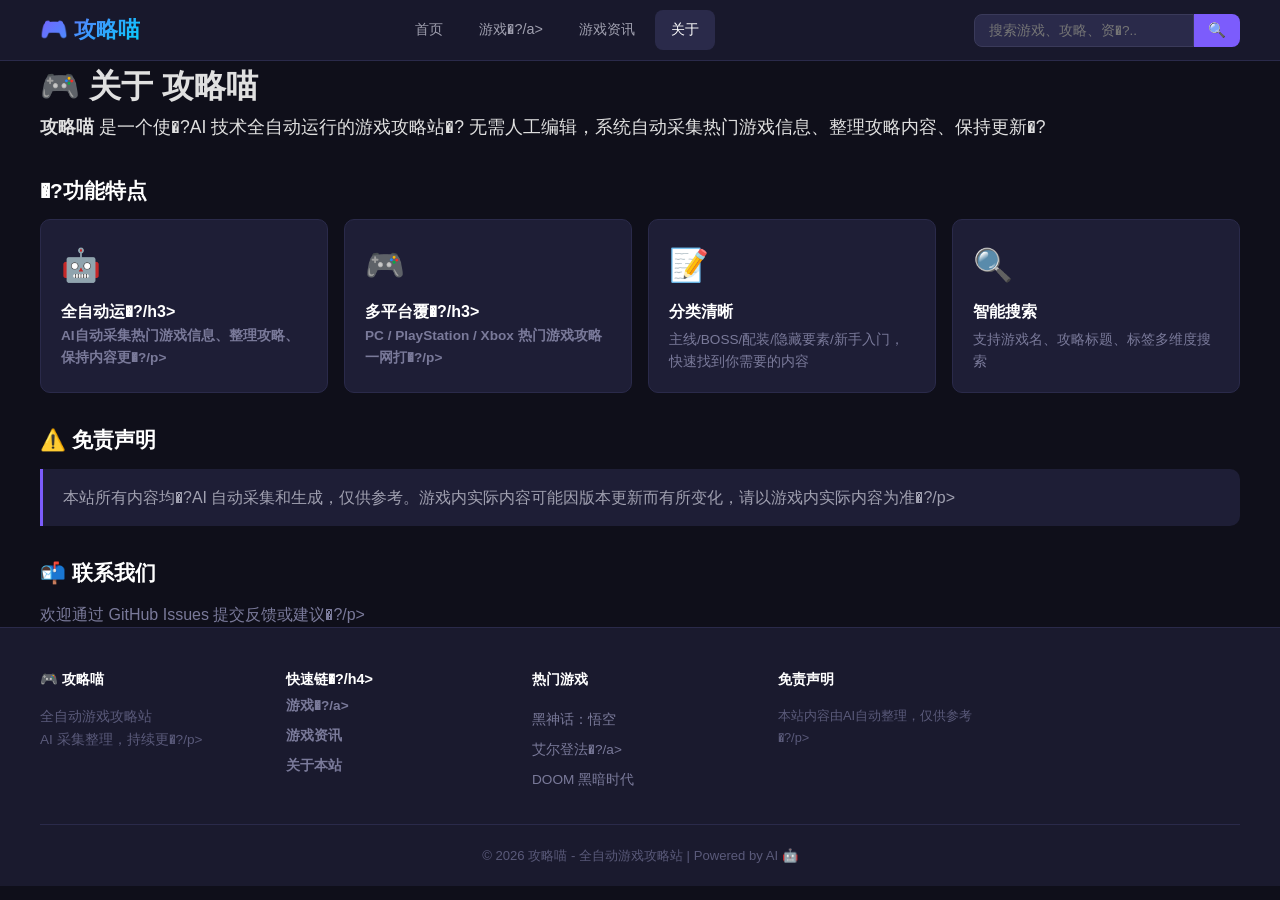
==== commit 5c20e5ef: "品牌升级: GameGuide → 攻略喵 + 新Logo + 新Favicon" ====
--- a/about.html
+++ b/about.html
@@ -4,13 +4,13 @@
   <link rel="icon" href="favicon.svg" type="image/svg+xml">
   <meta charset="UTF-8">
   <meta name="viewport" content="width=device-width, initial-scale=1.0">
-  <title>关于 - GameGuide</title>
+  <title>关于 - 攻略喵</title>
   <link rel="stylesheet" href="css/style.css">
 </head>
 <body>
   <header class="header">
     <div class="container">
-      <a href="/" class="logo">🎮 GameGuide</a>
+      <a href="/" class="logo">🎮 攻略喵</a>
       <nav class="nav">
         <a href="index.html">首页</a>
         <a href="games.html">游戏�?/a>
@@ -27,10 +27,10 @@
 
   <div class="about-page">
     <div class="container">
-      <h1>🎮 关于 GameGuide</h1>
+      <h1>🎮 关于 攻略喵</h1>
       <div class="content">
         <p style="font-size:1.1rem;line-height:1.8;margin-bottom:30px;">
-          <strong>GameGuide</strong> 是一个使�?AI 技术全自动运行的游戏攻略站�?          无需人工编辑，系统自动采集热门游戏信息、整理攻略内容、保持更新�?        </p>
+          <strong>攻略喵</strong> 是一个使�?AI 技术全自动运行的游戏攻略站�?          无需人工编辑，系统自动采集热门游戏信息、整理攻略内容、保持更新�?        </p>
         
         <h2 style="color:#fff;margin:24px 0 12px;font-size:1.3rem;">�?功能特点</h2>
         <div style="display:grid;grid-template-columns:repeat(auto-fill,minmax(250px,1fr));gap:16px;margin-bottom:30px;">
@@ -70,12 +70,12 @@
   <footer class="footer">
     <div class="container">
       <div class="footer-grid">
-        <div class="footer-col"><h4>🎮 GameGuide</h4><p>全自动游戏攻略站<br>AI 采集整理，持续更�?/p></div>
+        <div class="footer-col"><h4>🎮 攻略喵</h4><p>全自动游戏攻略站<br>AI 采集整理，持续更�?/p></div>
         <div class="footer-col"><h4>快速链�?/h4><a href="games.html">游戏�?/a><a href="news.html">游戏资讯</a><a href="about.html">关于本站</a></div>
         <div class="footer-col"><h4>热门游戏</h4><a href="game.html?id=wukong">黑神话：悟空</a><a href="game.html?id=elden-ring">艾尔登法�?/a><a href="game.html?id=doom-tda">DOOM 黑暗时代</a></div>
         <div class="footer-col"><h4>免责声明</h4><p style="font-size:0.8rem;color:#5a5a7a;">本站内容由AI自动整理，仅供参考�?/p></div>
       </div>
-      <div class="footer-bottom"><p>© 2026 GameGuide - 全自动游戏攻略站 | Powered by AI 🤖</p></div>
+      <div class="footer-bottom"><p>© 2026 攻略喵 - 全自动游戏攻略站 | Powered by AI 🤖</p></div>
     </div>
   </footer>
 
